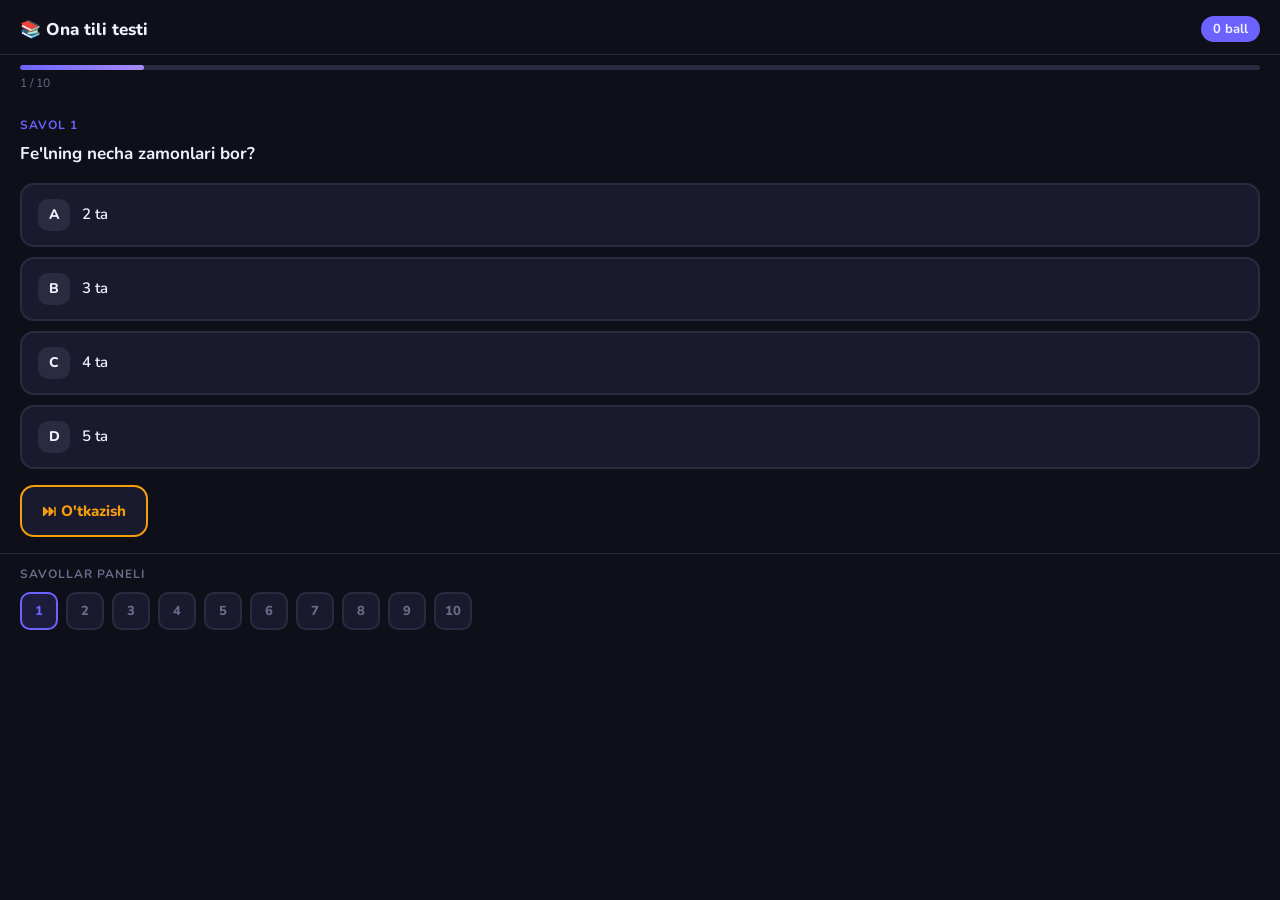
==== miniapp/index.html @ 6a3c2e62 "mini app qo'shdim Signed-off-by: Iskandarov9799 <iskandarov.qudrat98@gmail.com>" ====
<!DOCTYPE html>
<html lang="uz">
<head>
<meta charset="UTF-8">
<meta name="viewport" content="width=device-width, initial-scale=1.0, maximum-scale=1.0, user-scalable=no">
<title>Test</title>
<script src="https://telegram.org/js/telegram-web-app.js"></script>
<style>
  @import url('https://fonts.googleapis.com/css2?family=Nunito:wght@400;600;700;800;900&display=swap');
  :root {
    --bg: #0f0f1a; --card: #1a1a2e; --accent: #6c63ff;
    --correct: #22c55e; --wrong: #ef4444; --skip: #f59e0b;
    --text: #f0f0ff; --muted: #6b6b8a; --border: #2a2a40;
  }
  * { margin:0; padding:0; box-sizing:border-box; -webkit-tap-highlight-color:transparent; }
  body { font-family:'Nunito',sans-serif; background:var(--bg); color:var(--text); min-height:100vh; overflow-x:hidden; }

  .header { display:flex; align-items:center; justify-content:space-between; padding:16px 20px 12px; position:sticky; top:0; background:var(--bg); z-index:10; border-bottom:1px solid var(--border); }
  .header-title { font-size:17px; font-weight:800; }
  .header-score { background:var(--accent); padding:4px 12px; border-radius:20px; font-size:13px; font-weight:700; }

  .progress-wrap { padding:10px 20px; }
  .progress-bar { height:5px; background:var(--border); border-radius:10px; overflow:hidden; }
  .progress-fill { height:100%; background:linear-gradient(90deg,var(--accent),#a78bfa); border-radius:10px; transition:width 0.4s ease; }
  .progress-text { display:flex; justify-content:space-between; font-size:12px; color:var(--muted); margin-top:5px; }

  .question-section { padding:16px 20px; }
  .question-img { width:100%; border-radius:12px; margin-bottom:14px; max-height:180px; object-fit:cover; }
  .question-num { font-size:12px; color:var(--accent); font-weight:700; text-transform:uppercase; letter-spacing:1px; margin-bottom:8px; }
  .question-text { font-size:17px; font-weight:700; line-height:1.5; }

  .options { padding:0 20px 16px; display:flex; flex-direction:column; gap:10px; }
  .option { display:flex; align-items:center; gap:12px; padding:14px 16px; background:var(--card); border:2px solid var(--border); border-radius:14px; cursor:pointer; transition:all 0.2s; user-select:none; }
  .option:active { transform:scale(0.98); }
  .option-label { width:32px; height:32px; border-radius:10px; background:var(--border); display:flex; align-items:center; justify-content:center; font-weight:800; font-size:14px; flex-shrink:0; transition:all 0.2s; }
  .option-text { font-size:15px; font-weight:600; line-height:1.4; }

  .option.correct { border-color:var(--correct); background:rgba(34,197,94,0.12); animation:pulse 0.4s ease; }
  .option.correct .option-label { background:var(--correct); color:white; }
  .option.wrong { border-color:var(--wrong); background:rgba(239,68,68,0.12); animation:shake 0.4s ease; }
  .option.wrong .option-label { background:var(--wrong); color:white; }
  .option.show-correct { border-color:var(--correct); background:rgba(34,197,94,0.08); }
  .option.show-correct .option-label { background:var(--correct); color:white; }
  .option.disabled { pointer-events:none; opacity:0.55; }
  .option.disabled.correct,.option.disabled.wrong,.option.disabled.show-correct { opacity:1; }

  @keyframes pulse { 0%{transform:scale(1)} 50%{transform:scale(1.02)} 100%{transform:scale(1)} }
  @keyframes shake { 0%,100%{transform:translateX(0)} 25%{transform:translateX(-6px)} 75%{transform:translateX(6px)} }

  .feedback { margin:0 20px 12px; padding:12px 16px; border-radius:12px; font-size:14px; font-weight:700; display:none; align-items:center; gap:8px; }
  .feedback.correct-fb { background:rgba(34,197,94,0.15); color:var(--correct); display:flex; }
  .feedback.wrong-fb { background:rgba(239,68,68,0.15); color:var(--wrong); display:flex; }

  .actions { padding:0 20px 16px; display:flex; gap:10px; }
  .btn { flex:1; padding:14px; border:none; border-radius:14px; font-family:'Nunito',sans-serif; font-size:15px; font-weight:800; cursor:pointer; transition:all 0.2s; }
  .btn:active { transform:scale(0.97); }
  .btn-skip { background:var(--card); color:var(--skip); border:2px solid var(--skip); flex:0 0 auto; padding:14px 20px; }
  .btn-next { background:linear-gradient(135deg,var(--accent),#a78bfa); color:white; display:none; }
  .btn-finish { background:linear-gradient(135deg,#22c55e,#16a34a); color:white; display:none; }

  .grid-section { padding:12px 20px 100px; border-top:1px solid var(--border); }
  .grid-label { font-size:12px; color:var(--muted); font-weight:700; text-transform:uppercase; letter-spacing:1px; margin-bottom:10px; }
  .grid { display:flex; flex-wrap:wrap; gap:8px; }
  .grid-btn { width:38px; height:38px; border-radius:10px; border:2px solid var(--border); background:var(--card); color:var(--muted); font-family:'Nunito',sans-serif; font-size:13px; font-weight:800; cursor:pointer; transition:all 0.2s; }
  .grid-btn.current { border-color:var(--accent); color:var(--accent); background:rgba(108,99,255,0.15); }
  .grid-btn.g-correct { background:var(--correct); border-color:var(--correct); color:white; }
  .grid-btn.g-wrong { background:var(--wrong); border-color:var(--wrong); color:white; }
  .grid-btn.g-skip { background:var(--skip); border-color:var(--skip); color:white; }

  #result-screen { display:none; padding:30px 20px 40px; text-align:center; flex-direction:column; align-items:center; }
  .result-emoji { font-size:64px; margin-bottom:12px; animation:bounceIn 0.5s ease; }
  @keyframes bounceIn { 0%{transform:scale(0);opacity:0} 70%{transform:scale(1.2)} 100%{transform:scale(1);opacity:1} }
  .result-title { font-size:24px; font-weight:900; margin-bottom:6px; }
  .result-score { font-size:56px; font-weight:900; background:linear-gradient(135deg,var(--accent),#a78bfa); -webkit-background-clip:text; -webkit-text-fill-color:transparent; margin:8px 0 20px; }
  .result-stats { display:flex; gap:12px; width:100%; margin-bottom:20px; }
  .stat-card { flex:1; background:var(--card); border-radius:16px; padding:16px; border:2px solid var(--border); }
  .stat-val { font-size:28px; font-weight:900; }
  .stat-label { font-size:11px; color:var(--muted); font-weight:700; margin-top:4px; }
  .stat-c .stat-val { color:var(--correct); }
  .stat-w .stat-val { color:var(--wrong); }
  .stat-s .stat-val { color:var(--skip); }
  .result-grid-box { width:100%; background:var(--card); border-radius:16px; padding:16px; margin-bottom:20px; border:2px solid var(--border); text-align:left; }
  .result-grid-title { font-size:13px; color:var(--muted); font-weight:700; margin-bottom:10px; }
  .btn-send { width:100%; padding:16px; background:linear-gradient(135deg,var(--accent),#a78bfa); color:white; border:none; border-radius:16px; font-family:'Nunito',sans-serif; font-size:16px; font-weight:900; cursor:pointer; transition:all 0.2s; }
  .btn-send:active { transform:scale(0.98); }
</style>
</head>
<body>

<div id="test-screen">
  <div class="header">
    <div class="header-title">📚 Ona tili testi</div>
    <div class="header-score" id="score-badge">0 ball</div>
  </div>
  <div class="progress-wrap">
    <div class="progress-bar"><div class="progress-fill" id="progress-fill" style="width:3%"></div></div>
    <div class="progress-text"><span id="progress-label">1 / 30</span><span id="q-counter"></span></div>
  </div>
  <div class="question-section">
    <img id="question-img" class="question-img" style="display:none">
    <div class="question-num" id="question-num">SAVOL 1</div>
    <div class="question-text" id="question-text">Yuklanmoqda...</div>
  </div>
  <div class="options" id="options"></div>
  <div class="feedback" id="feedback"></div>
  <div class="actions">
    <button class="btn btn-skip" id="btn-skip" onclick="skipQuestion()">⏭ O'tkazish</button>
    <button class="btn btn-next" id="btn-next" onclick="nextQuestion()">Keyingi Savol →</button>
    <button class="btn btn-finish" id="btn-finish" onclick="showResult()">✅ Tugatish</button>
  </div>
  <div class="grid-section">
    <div class="grid-label">Savollar paneli</div>
    <div class="grid" id="grid"></div>
  </div>
</div>

<div id="result-screen">
  <div class="result-emoji" id="result-emoji">🏆</div>
  <div class="result-title" id="result-title">Ajoyib!</div>
  <div class="result-score" id="result-score">0%</div>
  <div class="result-stats">
    <div class="stat-card stat-c"><div class="stat-val" id="r-correct">0</div><div class="stat-label">✅ To'g'ri</div></div>
    <div class="stat-card stat-w"><div class="stat-val" id="r-wrong">0</div><div class="stat-label">❌ Xato</div></div>
    <div class="stat-card stat-s"><div class="stat-val" id="r-skip">0</div><div class="stat-label">⏭ O'tkazildi</div></div>
  </div>
  <div class="result-grid-box">
    <div class="result-grid-title">Har bir savol natijasi:</div>
    <div class="grid" id="result-grid"></div>
  </div>
  <button class="btn-send" onclick="sendResult()">📤 Natijani yuborish</button>
</div>

<script>
const tg = window.Telegram?.WebApp;
if (tg) { tg.ready(); tg.expand(); }

let questions = [], current = 0, answers = [], score = 0, answered = false;

const DEMO = [
  {id:1,text:"Fe'lning necha zamonlari bor?",a:"2 ta",b:"3 ta",c:"4 ta",d:"5 ta",correct:"B",img:null},
  {id:2,text:"Qaysi so'z olmosh turkumiga kiradi?",a:"kitob",b:"men",c:"yaxshi",d:"yugurmoq",correct:"B",img:null},
  {id:3,text:"Sinonimlarga misol keltiring:",a:"katta–kichik",b:"yaxshi–yomon",c:"baland–past",d:"go'zal–chiroyli",correct:"D",img:null},
  {id:4,text:"O'zbek tilida unli tovushlar soni nechta?",a:"5",b:"6",c:"7",d:"8",correct:"B",img:null},
  {id:5,text:"Ko'plik qo'shimchasi qaysi?",a:"-ning",b:"-lar",c:"-ga",d:"-dan",correct:"B",img:null},
  {id:6,text:"Antonim nima?",a:"Ma'nodosh so'zlar",b:"Qarama-qarshi ma'noli so'zlar",c:"Shakldosh so'zlar",d:"Ko'p ma'noli so'zlar",correct:"B",img:null},
  {id:7,text:"Navoiyning Xamsa'si nechta dostondan iborat?",a:"3",b:"4",c:"5",d:"6",correct:"C",img:null},
  {id:8,text:"Ruboiy necha misradan iborat?",a:"2",b:"4",c:"6",d:"8",correct:"B",img:null},
  {id:9,text:"O'tkan kunlar romanini kim yozgan?",a:"Hamza",b:"Cho'lpon",c:"Abdulla Qodiriy",d:"G'afur G'ulom",correct:"C",img:null},
  {id:10,text:"Ega qanday so'roqqa javob beradi?",a:"Nima? Qaysi?",b:"Kim? Nima?",c:"Qachon? Qayerda?",d:"Qanday? Qancha?",correct:"B",img:null},
];

window.addEventListener('message', e => {
  try { const d = JSON.parse(e.data); if (d.type==='questions') { questions=d.questions; initTest(); } } catch {}
});

function initTest() {
  if (!questions.length) questions = DEMO;
  answers = new Array(questions.length).fill(null);
  buildGrid();
  renderQuestion(0);
}

function buildGrid() {
  const g = document.getElementById('grid');
  g.innerHTML = '';
  questions.forEach((_, i) => {
    const b = document.createElement('button');
    b.className = 'grid-btn' + (i===0?' current':'');
    b.id = 'gb-'+i;
    b.textContent = i+1;
    b.onclick = () => { if (answers[i]===null) { current=i; renderQuestion(i); } };
    g.appendChild(b);
  });
}

function updateGrid() {
  questions.forEach((_, i) => {
    const b = document.getElementById('gb-'+i);
    if (!b) return;
    b.className = 'grid-btn';
    if (i===current) b.classList.add('current');
    else if (answers[i]==='correct') b.classList.add('g-correct');
    else if (answers[i]==='wrong') b.classList.add('g-wrong');
    else if (answers[i]==='skip') b.classList.add('g-skip');
  });
}

function renderQuestion(i) {
  answered = false;
  const q = questions[i];
  const total = questions.length;
  document.getElementById('question-num').textContent = 'SAVOL ' + (i+1);
  document.getElementById('question-text').textContent = q.text || q.question_text;
  document.getElementById('progress-label').textContent = (i+1) + ' / ' + total;
  document.getElementById('progress-fill').style.width = ((i+1)/total*100) + '%';
  document.getElementById('score-badge').textContent = score + ' ball';
  const img = document.getElementById('question-img');
  if (q.img || q.image_file_id) { img.src = q.img||q.image_file_id; img.style.display='block'; }
  else img.style.display='none';
  const opts = document.getElementById('options');
  opts.innerHTML = '';
  ['A','B','C','D'].forEach((lbl, idx) => {
    const texts = [q.a||q.option_a, q.b||q.option_b, q.c||q.option_c, q.d||q.option_d];
    const div = document.createElement('div');
    div.className = 'option';
    div.id = 'opt-'+lbl;
    div.innerHTML = '<div class="option-label">'+lbl+'</div><div class="option-text">'+texts[idx]+'</div>';
    div.onclick = () => selectOption(lbl);
    opts.appendChild(div);
  });
  const fb = document.getElementById('feedback');
  fb.className = 'feedback'; fb.style.display='none';
  document.getElementById('btn-skip').style.display='block';
  document.getElementById('btn-next').style.display='none';
  document.getElementById('btn-finish').style.display='none';
  updateGrid();
}

function selectOption(label) {
  if (answered) return;
  answered = true;
  const q = questions[current];
  const correct = q.correct || q.correct_answer;
  const isCorrect = label === correct;
  document.querySelectorAll('.option').forEach(o => o.classList.add('disabled'));
  document.getElementById('opt-'+label).classList.add(isCorrect?'correct':'wrong');
  if (!isCorrect) document.getElementById('opt-'+correct).classList.add('show-correct');
  answers[current] = isCorrect ? 'correct' : 'wrong';
  if (isCorrect) score++;
  document.getElementById('score-badge').textContent = score + ' ball';
  const fb = document.getElementById('feedback');
  const optTexts = {A:q.a||q.option_a,B:q.b||q.option_b,C:q.c||q.option_c,D:q.d||q.option_d};
  if (isCorrect) {
    fb.className='feedback correct-fb';
    fb.innerHTML='✅ To\'g\'ri javob!';
  } else {
    fb.className='feedback wrong-fb';
    fb.innerHTML='❌ Noto\'g\'ri! To\'g\'ri: <b>'+correct+') '+optTexts[correct]+'</b>';
  }
  document.getElementById('btn-skip').style.display='none';
  const isLast = current===questions.length-1;
  document.getElementById(isLast?'btn-finish':'btn-next').style.display='block';
  updateGrid();
  if (tg) tg.HapticFeedback?.impactOccurred(isCorrect?'medium':'heavy');
}

function skipQuestion() {
  answers[current] = 'skip';
  updateGrid();
  let next = current + 1;
  while (next < questions.length && answers[next] !== null) next++;
  if (next < questions.length) { current=next; renderQuestion(current); }
  else showResult();
}

function nextQuestion() {
  let next = current + 1;
  while (next < questions.length && answers[next] !== null) next++;
  if (next < questions.length) { current=next; renderQuestion(current); }
  else showResult();
}

function showResult() {
  const total = questions.length;
  const correct = answers.filter(a=>a==='correct').length;
  const wrong = answers.filter(a=>a==='wrong').length;
  const skip = answers.filter(a=>a==='skip' || a===null).length;
  const pct = Math.round(correct/total*100);
  document.getElementById('test-screen').style.display='none';
  const rs = document.getElementById('result-screen');
  rs.style.display='flex';
  const configs = [
    [90,'🏆','Mukammal natija!'],[70,'🎉','Yaxshi natija!'],[50,'📚','Qoniqarli natija'],[0,'😔','Ko\'proq mashq kerak']
  ];
  const [,emoji,title] = configs.find(([min])=>pct>=min);
  document.getElementById('result-emoji').textContent=emoji;
  document.getElementById('result-title').textContent=title;
  document.getElementById('result-score').textContent=pct+'%';
  document.getElementById('r-correct').textContent=correct;
  document.getElementById('r-wrong').textContent=wrong;
  document.getElementById('r-skip').textContent=skip;
  const rg = document.getElementById('result-grid');
  rg.innerHTML='';
  answers.forEach((a,i) => {
    const d = document.createElement('div');
    const colors = {correct:'#22c55e',wrong:'#ef4444',skip:'#f59e0b'};
    const bg = colors[a] || '#2a2a40';
    const clr = a ? 'white' : '#6b6b8a';
    d.style.cssText=`width:32px;height:32px;border-radius:8px;display:flex;align-items:center;justify-content:center;font-size:12px;font-weight:800;background:${bg};color:${clr}`;
    d.textContent=i+1;
    rg.appendChild(d);
  });
}

function sendResult() {
  const total=questions.length;
  const correct=answers.filter(a=>a==='correct').length;
  const wrong=answers.filter(a=>a==='wrong').length;
  const skip=answers.filter(a=>a==='skip'||a===null).length;
  const pct=Math.round(correct/total*100);
  const data=JSON.stringify({correct,wrong,skip,total,score:pct,answers});
  if (tg) tg.sendData(data);
  else alert('Natija: '+pct+'%');
}

initTest();
</script>
</body>
</html>
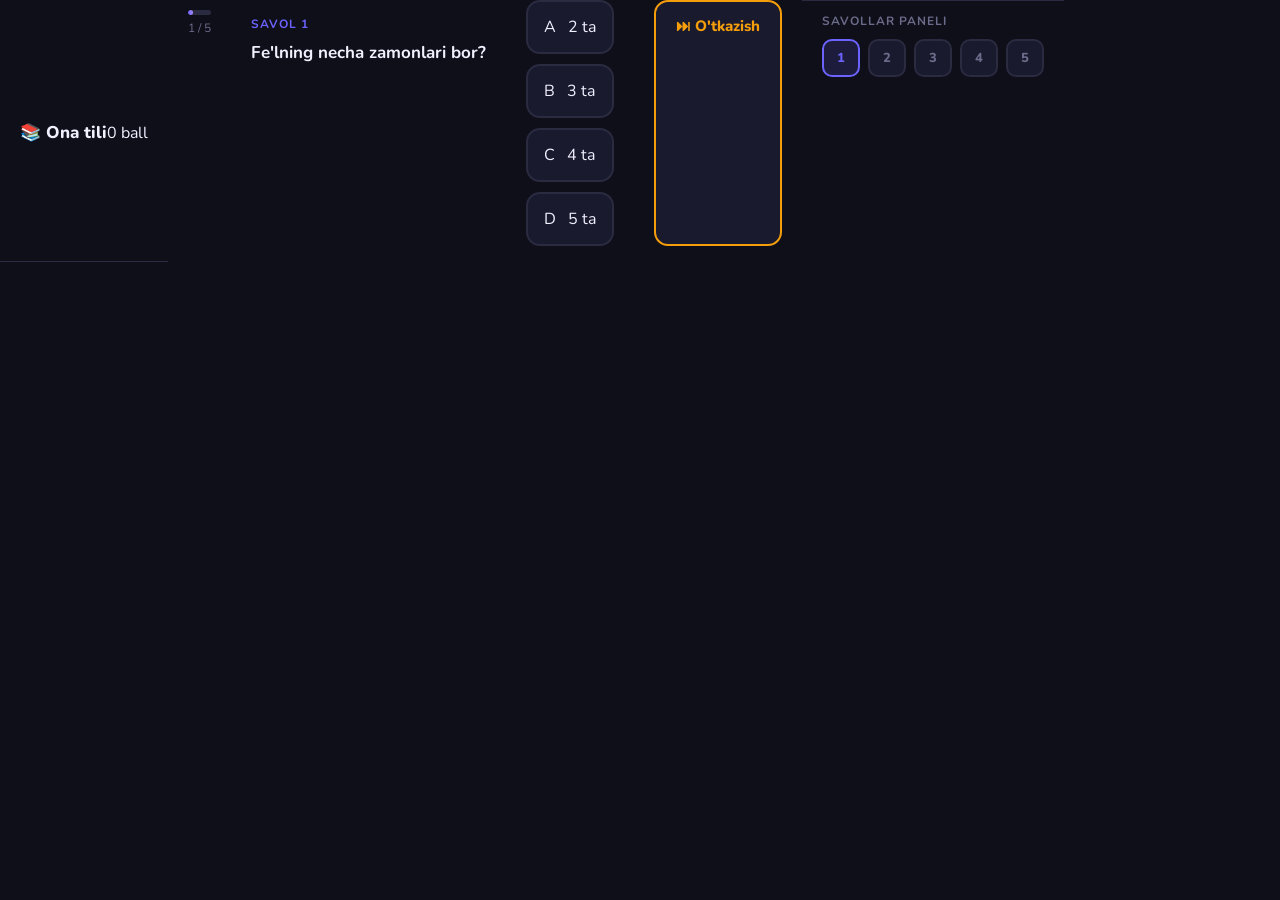
==== commit f853e81d: "postgresqlga o'zgartirdim bazani Signed-off-by: Iskandarov9799 <iskandarov.qudrat98@gmail.com>" ====
--- a/miniapp/index.html
+++ b/miniapp/index.html
@@ -1,309 +1,96 @@
 <!DOCTYPE html>
 <html lang="uz">
 <head>
-<meta charset="UTF-8">
-<meta name="viewport" content="width=device-width, initial-scale=1.0, maximum-scale=1.0, user-scalable=no">
-<title>Test</title>
-<script src="https://telegram.org/js/telegram-web-app.js"></script>
-<style>
-  @import url('https://fonts.googleapis.com/css2?family=Nunito:wght@400;600;700;800;900&display=swap');
-  :root {
-    --bg: #0f0f1a; --card: #1a1a2e; --accent: #6c63ff;
-    --correct: #22c55e; --wrong: #ef4444; --skip: #f59e0b;
-    --text: #f0f0ff; --muted: #6b6b8a; --border: #2a2a40;
-  }
-  * { margin:0; padding:0; box-sizing:border-box; -webkit-tap-highlight-color:transparent; }
-  body { font-family:'Nunito',sans-serif; background:var(--bg); color:var(--text); min-height:100vh; overflow-x:hidden; }
-
-  .header { display:flex; align-items:center; justify-content:space-between; padding:16px 20px 12px; position:sticky; top:0; background:var(--bg); z-index:10; border-bottom:1px solid var(--border); }
-  .header-title { font-size:17px; font-weight:800; }
-  .header-score { background:var(--accent); padding:4px 12px; border-radius:20px; font-size:13px; font-weight:700; }
-
-  .progress-wrap { padding:10px 20px; }
-  .progress-bar { height:5px; background:var(--border); border-radius:10px; overflow:hidden; }
-  .progress-fill { height:100%; background:linear-gradient(90deg,var(--accent),#a78bfa); border-radius:10px; transition:width 0.4s ease; }
-  .progress-text { display:flex; justify-content:space-between; font-size:12px; color:var(--muted); margin-top:5px; }
-
-  .question-section { padding:16px 20px; }
-  .question-img { width:100%; border-radius:12px; margin-bottom:14px; max-height:180px; object-fit:cover; }
-  .question-num { font-size:12px; color:var(--accent); font-weight:700; text-transform:uppercase; letter-spacing:1px; margin-bottom:8px; }
-  .question-text { font-size:17px; font-weight:700; line-height:1.5; }
-
-  .options { padding:0 20px 16px; display:flex; flex-direction:column; gap:10px; }
-  .option { display:flex; align-items:center; gap:12px; padding:14px 16px; background:var(--card); border:2px solid var(--border); border-radius:14px; cursor:pointer; transition:all 0.2s; user-select:none; }
-  .option:active { transform:scale(0.98); }
-  .option-label { width:32px; height:32px; border-radius:10px; background:var(--border); display:flex; align-items:center; justify-content:center; font-weight:800; font-size:14px; flex-shrink:0; transition:all 0.2s; }
-  .option-text { font-size:15px; font-weight:600; line-height:1.4; }
-
-  .option.correct { border-color:var(--correct); background:rgba(34,197,94,0.12); animation:pulse 0.4s ease; }
-  .option.correct .option-label { background:var(--correct); color:white; }
-  .option.wrong { border-color:var(--wrong); background:rgba(239,68,68,0.12); animation:shake 0.4s ease; }
-  .option.wrong .option-label { background:var(--wrong); color:white; }
-  .option.show-correct { border-color:var(--correct); background:rgba(34,197,94,0.08); }
-  .option.show-correct .option-label { background:var(--correct); color:white; }
-  .option.disabled { pointer-events:none; opacity:0.55; }
-  .option.disabled.correct,.option.disabled.wrong,.option.disabled.show-correct { opacity:1; }
-
-  @keyframes pulse { 0%{transform:scale(1)} 50%{transform:scale(1.02)} 100%{transform:scale(1)} }
-  @keyframes shake { 0%,100%{transform:translateX(0)} 25%{transform:translateX(-6px)} 75%{transform:translateX(6px)} }
-
-  .feedback { margin:0 20px 12px; padding:12px 16px; border-radius:12px; font-size:14px; font-weight:700; display:none; align-items:center; gap:8px; }
-  .feedback.correct-fb { background:rgba(34,197,94,0.15); color:var(--correct); display:flex; }
-  .feedback.wrong-fb { background:rgba(239,68,68,0.15); color:var(--wrong); display:flex; }
-
-  .actions { padding:0 20px 16px; display:flex; gap:10px; }
-  .btn { flex:1; padding:14px; border:none; border-radius:14px; font-family:'Nunito',sans-serif; font-size:15px; font-weight:800; cursor:pointer; transition:all 0.2s; }
-  .btn:active { transform:scale(0.97); }
-  .btn-skip { background:var(--card); color:var(--skip); border:2px solid var(--skip); flex:0 0 auto; padding:14px 20px; }
-  .btn-next { background:linear-gradient(135deg,var(--accent),#a78bfa); color:white; display:none; }
-  .btn-finish { background:linear-gradient(135deg,#22c55e,#16a34a); color:white; display:none; }
-
-  .grid-section { padding:12px 20px 100px; border-top:1px solid var(--border); }
-  .grid-label { font-size:12px; color:var(--muted); font-weight:700; text-transform:uppercase; letter-spacing:1px; margin-bottom:10px; }
-  .grid { display:flex; flex-wrap:wrap; gap:8px; }
-  .grid-btn { width:38px; height:38px; border-radius:10px; border:2px solid var(--border); background:var(--card); color:var(--muted); font-family:'Nunito',sans-serif; font-size:13px; font-weight:800; cursor:pointer; transition:all 0.2s; }
-  .grid-btn.current { border-color:var(--accent); color:var(--accent); background:rgba(108,99,255,0.15); }
-  .grid-btn.g-correct { background:var(--correct); border-color:var(--correct); color:white; }
-  .grid-btn.g-wrong { background:var(--wrong); border-color:var(--wrong); color:white; }
-  .grid-btn.g-skip { background:var(--skip); border-color:var(--skip); color:white; }
-
-  #result-screen { display:none; padding:30px 20px 40px; text-align:center; flex-direction:column; align-items:center; }
-  .result-emoji { font-size:64px; margin-bottom:12px; animation:bounceIn 0.5s ease; }
-  @keyframes bounceIn { 0%{transform:scale(0);opacity:0} 70%{transform:scale(1.2)} 100%{transform:scale(1);opacity:1} }
-  .result-title { font-size:24px; font-weight:900; margin-bottom:6px; }
-  .result-score { font-size:56px; font-weight:900; background:linear-gradient(135deg,var(--accent),#a78bfa); -webkit-background-clip:text; -webkit-text-fill-color:transparent; margin:8px 0 20px; }
-  .result-stats { display:flex; gap:12px; width:100%; margin-bottom:20px; }
-  .stat-card { flex:1; background:var(--card); border-radius:16px; padding:16px; border:2px solid var(--border); }
-  .stat-val { font-size:28px; font-weight:900; }
-  .stat-label { font-size:11px; color:var(--muted); font-weight:700; margin-top:4px; }
-  .stat-c .stat-val { color:var(--correct); }
-  .stat-w .stat-val { color:var(--wrong); }
-  .stat-s .stat-val { color:var(--skip); }
-  .result-grid-box { width:100%; background:var(--card); border-radius:16px; padding:16px; margin-bottom:20px; border:2px solid var(--border); text-align:left; }
-  .result-grid-title { font-size:13px; color:var(--muted); font-weight:700; margin-bottom:10px; }
-  .btn-send { width:100%; padding:16px; background:linear-gradient(135deg,var(--accent),#a78bfa); color:white; border:none; border-radius:16px; font-family:'Nunito',sans-serif; font-size:16px; font-weight:900; cursor:pointer; transition:all 0.2s; }
-  .btn-send:active { transform:scale(0.98); }
-</style>
+  <meta charset="UTF-8">
+  <meta name="viewport" content="width=device-width, initial-scale=1.0, maximum-scale=1.0, user-scalable=no">
+  <title>Test</title>
+  <script src="https://telegram.org/js/telegram-web-app.js"></script>
+  <link rel="stylesheet" href="style.css">
 </head>
 <body>
 
-<div id="test-screen">
-  <div class="header">
-    <div class="header-title">📚 Ona tili testi</div>
-    <div class="header-score" id="score-badge">0 ball</div>
+  <!-- LOADER -->
+  <div id="loader" style="display:flex; position:fixed; inset:0; background:#1a1a2e;
+       align-items:center; justify-content:center; z-index:999; flex-direction:column; gap:12px;">
+    <div style="font-size:40px">⏳</div>
+    <div style="color:#a0a0c0; font-size:14px">Savollar yuklanmoqda...</div>
   </div>
-  <div class="progress-wrap">
-    <div class="progress-bar"><div class="progress-fill" id="progress-fill" style="width:3%"></div></div>
-    <div class="progress-text"><span id="progress-label">1 / 30</span><span id="q-counter"></span></div>
+
+  <!-- ══════════ TEST EKRANI ══════════ -->
+  <div id="test-screen" style="display:none">
+
+    <div class="header">
+      <div class="header-title" id="header-title">📚 Test</div>
+      <div class="score-badge" id="score-badge">0 ball</div>
+    </div>
+
+    <div class="progress-wrap">
+      <div class="progress-bar">
+        <div class="progress-fill" id="progress-fill" style="width:3%"></div>
+      </div>
+      <div class="progress-text">
+        <span id="progress-label">1 / 35</span>
+      </div>
+    </div>
+
+    <div class="question-section">
+      <img id="question-img" class="question-img" style="display:none" alt="savol rasmi">
+      <div class="question-num"  id="question-num">SAVOL 1</div>
+      <div class="question-text" id="question-text">Yuklanmoqda...</div>
+    </div>
+
+    <div class="options" id="options"></div>
+
+    <div class="feedback" id="feedback" style="display:none"></div>
+
+    <div class="actions">
+      <button class="btn btn-skip"   id="btn-skip"   onclick="skipQuestion()">⏭ O'tkazish</button>
+      <button class="btn btn-next"   id="btn-next"   onclick="nextQuestion()" style="display:none">Keyingi →</button>
+      <button class="btn btn-finish" id="btn-finish" onclick="showResult()"   style="display:none">✅ Tugatish</button>
+    </div>
+
+    <div class="grid-section">
+      <div class="grid-label">Savollar paneli</div>
+      <div class="grid" id="grid"></div>
+    </div>
+
   </div>
-  <div class="question-section">
-    <img id="question-img" class="question-img" style="display:none">
-    <div class="question-num" id="question-num">SAVOL 1</div>
-    <div class="question-text" id="question-text">Yuklanmoqda...</div>
+
+  <!-- ══════════ NATIJA EKRANI ══════════ -->
+  <div id="result-screen" style="display:none">
+
+    <div class="result-top">
+      <div class="result-emoji" id="result-emoji">🏆</div>
+      <div class="result-grade" id="result-grade">Ajoyib!</div>
+      <div class="result-score" id="result-score">0%</div>
+    </div>
+
+    <div class="result-stats">
+      <div class="stat-card stat-c">
+        <div class="stat-val" id="r-correct">0</div>
+        <div class="stat-lbl">To'g'ri</div>
+      </div>
+      <div class="stat-card stat-w">
+        <div class="stat-val" id="r-wrong">0</div>
+        <div class="stat-lbl">Xato</div>
+      </div>
+      <div class="stat-card stat-s">
+        <div class="stat-val" id="r-skip">0</div>
+        <div class="stat-lbl">O'tkazildi</div>
+      </div>
+    </div>
+
+    <div class="result-grid-box">
+      <div class="grid-label">Har bir savol:</div>
+      <div class="grid" id="result-grid"></div>
+    </div>
+
+    <button class="btn-send" id="btn-send" onclick="sendResult()">
+      📤 Natijani yuborish
+    </button>
+
   </div>
-  <div class="options" id="options"></div>
-  <div class="feedback" id="feedback"></div>
-  <div class="actions">
-    <button class="btn btn-skip" id="btn-skip" onclick="skipQuestion()">⏭ O'tkazish</button>
-    <button class="btn btn-next" id="btn-next" onclick="nextQuestion()">Keyingi Savol →</button>
-    <button class="btn btn-finish" id="btn-finish" onclick="showResult()">✅ Tugatish</button>
-  </div>
-  <div class="grid-section">
-    <div class="grid-label">Savollar paneli</div>
-    <div class="grid" id="grid"></div>
-  </div>
-</div>
 
-<div id="result-screen">
-  <div class="result-emoji" id="result-emoji">🏆</div>
-  <div class="result-title" id="result-title">Ajoyib!</div>
-  <div class="result-score" id="result-score">0%</div>
-  <div class="result-stats">
-    <div class="stat-card stat-c"><div class="stat-val" id="r-correct">0</div><div class="stat-label">✅ To'g'ri</div></div>
-    <div class="stat-card stat-w"><div class="stat-val" id="r-wrong">0</div><div class="stat-label">❌ Xato</div></div>
-    <div class="stat-card stat-s"><div class="stat-val" id="r-skip">0</div><div class="stat-label">⏭ O'tkazildi</div></div>
-  </div>
-  <div class="result-grid-box">
-    <div class="result-grid-title">Har bir savol natijasi:</div>
-    <div class="grid" id="result-grid"></div>
-  </div>
-  <button class="btn-send" onclick="sendResult()">📤 Natijani yuborish</button>
-</div>
-
-<script>
-const tg = window.Telegram?.WebApp;
-if (tg) { tg.ready(); tg.expand(); }
-
-let questions = [], current = 0, answers = [], score = 0, answered = false;
-
-const DEMO = [
-  {id:1,text:"Fe'lning necha zamonlari bor?",a:"2 ta",b:"3 ta",c:"4 ta",d:"5 ta",correct:"B",img:null},
-  {id:2,text:"Qaysi so'z olmosh turkumiga kiradi?",a:"kitob",b:"men",c:"yaxshi",d:"yugurmoq",correct:"B",img:null},
-  {id:3,text:"Sinonimlarga misol keltiring:",a:"katta–kichik",b:"yaxshi–yomon",c:"baland–past",d:"go'zal–chiroyli",correct:"D",img:null},
-  {id:4,text:"O'zbek tilida unli tovushlar soni nechta?",a:"5",b:"6",c:"7",d:"8",correct:"B",img:null},
-  {id:5,text:"Ko'plik qo'shimchasi qaysi?",a:"-ning",b:"-lar",c:"-ga",d:"-dan",correct:"B",img:null},
-  {id:6,text:"Antonim nima?",a:"Ma'nodosh so'zlar",b:"Qarama-qarshi ma'noli so'zlar",c:"Shakldosh so'zlar",d:"Ko'p ma'noli so'zlar",correct:"B",img:null},
-  {id:7,text:"Navoiyning Xamsa'si nechta dostondan iborat?",a:"3",b:"4",c:"5",d:"6",correct:"C",img:null},
-  {id:8,text:"Ruboiy necha misradan iborat?",a:"2",b:"4",c:"6",d:"8",correct:"B",img:null},
-  {id:9,text:"O'tkan kunlar romanini kim yozgan?",a:"Hamza",b:"Cho'lpon",c:"Abdulla Qodiriy",d:"G'afur G'ulom",correct:"C",img:null},
-  {id:10,text:"Ega qanday so'roqqa javob beradi?",a:"Nima? Qaysi?",b:"Kim? Nima?",c:"Qachon? Qayerda?",d:"Qanday? Qancha?",correct:"B",img:null},
-];
-
-window.addEventListener('message', e => {
-  try { const d = JSON.parse(e.data); if (d.type==='questions') { questions=d.questions; initTest(); } } catch {}
-});
-
-function initTest() {
-  if (!questions.length) questions = DEMO;
-  answers = new Array(questions.length).fill(null);
-  buildGrid();
-  renderQuestion(0);
-}
-
-function buildGrid() {
-  const g = document.getElementById('grid');
-  g.innerHTML = '';
-  questions.forEach((_, i) => {
-    const b = document.createElement('button');
-    b.className = 'grid-btn' + (i===0?' current':'');
-    b.id = 'gb-'+i;
-    b.textContent = i+1;
-    b.onclick = () => { if (answers[i]===null) { current=i; renderQuestion(i); } };
-    g.appendChild(b);
-  });
-}
-
-function updateGrid() {
-  questions.forEach((_, i) => {
-    const b = document.getElementById('gb-'+i);
-    if (!b) return;
-    b.className = 'grid-btn';
-    if (i===current) b.classList.add('current');
-    else if (answers[i]==='correct') b.classList.add('g-correct');
-    else if (answers[i]==='wrong') b.classList.add('g-wrong');
-    else if (answers[i]==='skip') b.classList.add('g-skip');
-  });
-}
-
-function renderQuestion(i) {
-  answered = false;
-  const q = questions[i];
-  const total = questions.length;
-  document.getElementById('question-num').textContent = 'SAVOL ' + (i+1);
-  document.getElementById('question-text').textContent = q.text || q.question_text;
-  document.getElementById('progress-label').textContent = (i+1) + ' / ' + total;
-  document.getElementById('progress-fill').style.width = ((i+1)/total*100) + '%';
-  document.getElementById('score-badge').textContent = score + ' ball';
-  const img = document.getElementById('question-img');
-  if (q.img || q.image_file_id) { img.src = q.img||q.image_file_id; img.style.display='block'; }
-  else img.style.display='none';
-  const opts = document.getElementById('options');
-  opts.innerHTML = '';
-  ['A','B','C','D'].forEach((lbl, idx) => {
-    const texts = [q.a||q.option_a, q.b||q.option_b, q.c||q.option_c, q.d||q.option_d];
-    const div = document.createElement('div');
-    div.className = 'option';
-    div.id = 'opt-'+lbl;
-    div.innerHTML = '<div class="option-label">'+lbl+'</div><div class="option-text">'+texts[idx]+'</div>';
-    div.onclick = () => selectOption(lbl);
-    opts.appendChild(div);
-  });
-  const fb = document.getElementById('feedback');
-  fb.className = 'feedback'; fb.style.display='none';
-  document.getElementById('btn-skip').style.display='block';
-  document.getElementById('btn-next').style.display='none';
-  document.getElementById('btn-finish').style.display='none';
-  updateGrid();
-}
-
-function selectOption(label) {
-  if (answered) return;
-  answered = true;
-  const q = questions[current];
-  const correct = q.correct || q.correct_answer;
-  const isCorrect = label === correct;
-  document.querySelectorAll('.option').forEach(o => o.classList.add('disabled'));
-  document.getElementById('opt-'+label).classList.add(isCorrect?'correct':'wrong');
-  if (!isCorrect) document.getElementById('opt-'+correct).classList.add('show-correct');
-  answers[current] = isCorrect ? 'correct' : 'wrong';
-  if (isCorrect) score++;
-  document.getElementById('score-badge').textContent = score + ' ball';
-  const fb = document.getElementById('feedback');
-  const optTexts = {A:q.a||q.option_a,B:q.b||q.option_b,C:q.c||q.option_c,D:q.d||q.option_d};
-  if (isCorrect) {
-    fb.className='feedback correct-fb';
-    fb.innerHTML='✅ To\'g\'ri javob!';
-  } else {
-    fb.className='feedback wrong-fb';
-    fb.innerHTML='❌ Noto\'g\'ri! To\'g\'ri: <b>'+correct+') '+optTexts[correct]+'</b>';
-  }
-  document.getElementById('btn-skip').style.display='none';
-  const isLast = current===questions.length-1;
-  document.getElementById(isLast?'btn-finish':'btn-next').style.display='block';
-  updateGrid();
-  if (tg) tg.HapticFeedback?.impactOccurred(isCorrect?'medium':'heavy');
-}
-
-function skipQuestion() {
-  answers[current] = 'skip';
-  updateGrid();
-  let next = current + 1;
-  while (next < questions.length && answers[next] !== null) next++;
-  if (next < questions.length) { current=next; renderQuestion(current); }
-  else showResult();
-}
-
-function nextQuestion() {
-  let next = current + 1;
-  while (next < questions.length && answers[next] !== null) next++;
-  if (next < questions.length) { current=next; renderQuestion(current); }
-  else showResult();
-}
-
-function showResult() {
-  const total = questions.length;
-  const correct = answers.filter(a=>a==='correct').length;
-  const wrong = answers.filter(a=>a==='wrong').length;
-  const skip = answers.filter(a=>a==='skip' || a===null).length;
-  const pct = Math.round(correct/total*100);
-  document.getElementById('test-screen').style.display='none';
-  const rs = document.getElementById('result-screen');
-  rs.style.display='flex';
-  const configs = [
-    [90,'🏆','Mukammal natija!'],[70,'🎉','Yaxshi natija!'],[50,'📚','Qoniqarli natija'],[0,'😔','Ko\'proq mashq kerak']
-  ];
-  const [,emoji,title] = configs.find(([min])=>pct>=min);
-  document.getElementById('result-emoji').textContent=emoji;
-  document.getElementById('result-title').textContent=title;
-  document.getElementById('result-score').textContent=pct+'%';
-  document.getElementById('r-correct').textContent=correct;
-  document.getElementById('r-wrong').textContent=wrong;
-  document.getElementById('r-skip').textContent=skip;
-  const rg = document.getElementById('result-grid');
-  rg.innerHTML='';
-  answers.forEach((a,i) => {
-    const d = document.createElement('div');
-    const colors = {correct:'#22c55e',wrong:'#ef4444',skip:'#f59e0b'};
-    const bg = colors[a] || '#2a2a40';
-    const clr = a ? 'white' : '#6b6b8a';
-    d.style.cssText=`width:32px;height:32px;border-radius:8px;display:flex;align-items:center;justify-content:center;font-size:12px;font-weight:800;background:${bg};color:${clr}`;
-    d.textContent=i+1;
-    rg.appendChild(d);
-  });
-}
-
-function sendResult() {
-  const total=questions.length;
-  const correct=answers.filter(a=>a==='correct').length;
-  const wrong=answers.filter(a=>a==='wrong').length;
-  const skip=answers.filter(a=>a==='skip'||a===null).length;
-  const pct=Math.round(correct/total*100);
-  const data=JSON.stringify({correct,wrong,skip,total,score:pct,answers});
-  if (tg) tg.sendData(data);
-  else alert('Natija: '+pct+'%');
-}
-
-initTest();
-</script>
+  <script src="main.js"></script>
 </body>
 </html>
--- a/miniapp/style.css
+++ b/miniapp/style.css
@@ -0,0 +1,299 @@
+@import url('https://fonts.googleapis.com/css2?family=Nunito:wght@400;600;700;800;900&display=swap');
+
+/* ===== VARIABLES ===== */
+:root {
+  --bg:      #0f0f1a;
+  --card:    #1a1a2e;
+  --accent:  #6c63ff;
+  --correct: #22c55e;
+  --wrong:   #ef4444;
+  --skip:    #f59e0b;
+  --text:    #f0f0ff;
+  --muted:   #6b6b8a;
+  --border:  #2a2a40;
+}
+
+/* ===== RESET ===== */
+* {
+  margin: 0;
+  padding: 0;
+  box-sizing: border-box;
+  -webkit-tap-highlight-color: transparent;
+}
+
+body {
+  font-family: 'Nunito', sans-serif;
+  background: var(--bg);
+  color: var(--text);
+  min-height: 100vh;
+  overflow-x: hidden;
+}
+
+/* ===== HEADER ===== */
+.header {
+  display: flex;
+  align-items: center;
+  justify-content: space-between;
+  padding: 16px 20px 12px;
+  position: sticky;
+  top: 0;
+  background: var(--bg);
+  z-index: 10;
+  border-bottom: 1px solid var(--border);
+}
+.header-title { font-size: 17px; font-weight: 800; }
+.header-score {
+  background: var(--accent);
+  padding: 4px 12px;
+  border-radius: 20px;
+  font-size: 13px;
+  font-weight: 700;
+}
+
+/* ===== PROGRESS ===== */
+.progress-wrap { padding: 10px 20px; }
+.progress-bar {
+  height: 5px;
+  background: var(--border);
+  border-radius: 10px;
+  overflow: hidden;
+}
+.progress-fill {
+  height: 100%;
+  background: linear-gradient(90deg, var(--accent), #a78bfa);
+  border-radius: 10px;
+  transition: width 0.4s ease;
+}
+.progress-text {
+  display: flex;
+  justify-content: space-between;
+  font-size: 12px;
+  color: var(--muted);
+  margin-top: 5px;
+}
+
+/* ===== QUESTION ===== */
+.question-section { padding: 16px 20px; }
+.question-img {
+  width: 100%;
+  border-radius: 12px;
+  margin-bottom: 14px;
+  max-height: 180px;
+  object-fit: cover;
+}
+.question-num {
+  font-size: 12px;
+  color: var(--accent);
+  font-weight: 700;
+  text-transform: uppercase;
+  letter-spacing: 1px;
+  margin-bottom: 8px;
+}
+.question-text {
+  font-size: 17px;
+  font-weight: 700;
+  line-height: 1.5;
+}
+
+/* ===== OPTIONS ===== */
+.options {
+  padding: 0 20px 16px;
+  display: flex;
+  flex-direction: column;
+  gap: 10px;
+}
+.option {
+  display: flex;
+  align-items: center;
+  gap: 12px;
+  padding: 14px 16px;
+  background: var(--card);
+  border: 2px solid var(--border);
+  border-radius: 14px;
+  cursor: pointer;
+  transition: all 0.2s;
+  user-select: none;
+}
+.option:active { transform: scale(0.98); }
+
+.option-label {
+  width: 32px;
+  height: 32px;
+  border-radius: 10px;
+  background: var(--border);
+  display: flex;
+  align-items: center;
+  justify-content: center;
+  font-weight: 800;
+  font-size: 14px;
+  flex-shrink: 0;
+  transition: all 0.2s;
+}
+.option-text { font-size: 15px; font-weight: 600; line-height: 1.4; }
+
+/* Option states */
+.option.correct { border-color: var(--correct); background: rgba(34,197,94,0.12); animation: pulse 0.4s ease; }
+.option.correct .option-label { background: var(--correct); color: white; }
+
+.option.wrong { border-color: var(--wrong); background: rgba(239,68,68,0.12); animation: shake 0.4s ease; }
+.option.wrong .option-label { background: var(--wrong); color: white; }
+
+.option.show-correct { border-color: var(--correct); background: rgba(34,197,94,0.08); }
+.option.show-correct .option-label { background: var(--correct); color: white; }
+
+.option.disabled { pointer-events: none; opacity: 0.55; }
+.option.disabled.correct,
+.option.disabled.wrong,
+.option.disabled.show-correct { opacity: 1; }
+
+/* ===== ANIMATIONS ===== */
+@keyframes pulse {
+  0%   { transform: scale(1); }
+  50%  { transform: scale(1.02); }
+  100% { transform: scale(1); }
+}
+@keyframes shake {
+  0%, 100% { transform: translateX(0); }
+  25%       { transform: translateX(-6px); }
+  75%       { transform: translateX(6px); }
+}
+@keyframes bounceIn {
+  0%   { transform: scale(0); opacity: 0; }
+  70%  { transform: scale(1.2); }
+  100% { transform: scale(1); opacity: 1; }
+}
+
+/* ===== FEEDBACK ===== */
+.feedback {
+  margin: 0 20px 12px;
+  padding: 12px 16px;
+  border-radius: 12px;
+  font-size: 14px;
+  font-weight: 700;
+  display: none;
+  align-items: center;
+  gap: 8px;
+}
+.feedback.correct-fb { background: rgba(34,197,94,0.15); color: var(--correct); display: flex; }
+.feedback.wrong-fb   { background: rgba(239,68,68,0.15);  color: var(--wrong);   display: flex; }
+
+/* ===== ACTION BUTTONS ===== */
+.actions {
+  padding: 0 20px 16px;
+  display: flex;
+  gap: 10px;
+}
+.btn {
+  flex: 1;
+  padding: 14px;
+  border: none;
+  border-radius: 14px;
+  font-family: 'Nunito', sans-serif;
+  font-size: 15px;
+  font-weight: 800;
+  cursor: pointer;
+  transition: all 0.2s;
+}
+.btn:active { transform: scale(0.97); }
+
+.btn-skip {
+  background: var(--card);
+  color: var(--skip);
+  border: 2px solid var(--skip);
+  flex: 0 0 auto;
+  padding: 14px 20px;
+}
+.btn-next   { background: linear-gradient(135deg, var(--accent), #a78bfa); color: white; display: none; }
+.btn-finish { background: linear-gradient(135deg, #22c55e, #16a34a);       color: white; display: none; }
+
+/* ===== QUESTION GRID ===== */
+.grid-section {
+  padding: 12px 20px 100px;
+  border-top: 1px solid var(--border);
+}
+.grid-label {
+  font-size: 12px;
+  color: var(--muted);
+  font-weight: 700;
+  text-transform: uppercase;
+  letter-spacing: 1px;
+  margin-bottom: 10px;
+}
+.grid { display: flex; flex-wrap: wrap; gap: 8px; }
+
+.grid-btn {
+  width: 38px;
+  height: 38px;
+  border-radius: 10px;
+  border: 2px solid var(--border);
+  background: var(--card);
+  color: var(--muted);
+  font-family: 'Nunito', sans-serif;
+  font-size: 13px;
+  font-weight: 800;
+  cursor: pointer;
+  transition: all 0.2s;
+}
+.grid-btn.current   { border-color: var(--accent); color: var(--accent); background: rgba(108,99,255,0.15); }
+.grid-btn.g-correct { background: var(--correct); border-color: var(--correct); color: white; }
+.grid-btn.g-wrong   { background: var(--wrong);   border-color: var(--wrong);   color: white; }
+.grid-btn.g-skip    { background: var(--skip);    border-color: var(--skip);    color: white; }
+
+/* ===== RESULT SCREEN ===== */
+#result-screen {
+  display: none;
+  padding: 30px 20px 40px;
+  text-align: center;
+  flex-direction: column;
+  align-items: center;
+}
+.result-emoji  { font-size: 64px; margin-bottom: 12px; animation: bounceIn 0.5s ease; }
+.result-title  { font-size: 24px; font-weight: 900; margin-bottom: 6px; }
+.result-score  {
+  font-size: 56px;
+  font-weight: 900;
+  background: linear-gradient(135deg, var(--accent), #a78bfa);
+  -webkit-background-clip: text;
+  -webkit-text-fill-color: transparent;
+  margin: 8px 0 20px;
+}
+
+.result-stats { display: flex; gap: 12px; width: 100%; margin-bottom: 20px; }
+.stat-card {
+  flex: 1;
+  background: var(--card);
+  border-radius: 16px;
+  padding: 16px;
+  border: 2px solid var(--border);
+}
+.stat-val   { font-size: 28px; font-weight: 900; }
+.stat-label { font-size: 11px; color: var(--muted); font-weight: 700; margin-top: 4px; }
+.stat-c .stat-val { color: var(--correct); }
+.stat-w .stat-val { color: var(--wrong); }
+.stat-s .stat-val { color: var(--skip); }
+
+.result-grid-box {
+  width: 100%;
+  background: var(--card);
+  border-radius: 16px;
+  padding: 16px;
+  margin-bottom: 20px;
+  border: 2px solid var(--border);
+  text-align: left;
+}
+.result-grid-title { font-size: 13px; color: var(--muted); font-weight: 700; margin-bottom: 10px; }
+
+.btn-send {
+  width: 100%;
+  padding: 16px;
+  background: linear-gradient(135deg, var(--accent), #a78bfa);
+  color: white;
+  border: none;
+  border-radius: 16px;
+  font-family: 'Nunito', sans-serif;
+  font-size: 16px;
+  font-weight: 900;
+  cursor: pointer;
+  transition: all 0.2s;
+}
+.btn-send:active { transform: scale(0.98); }
